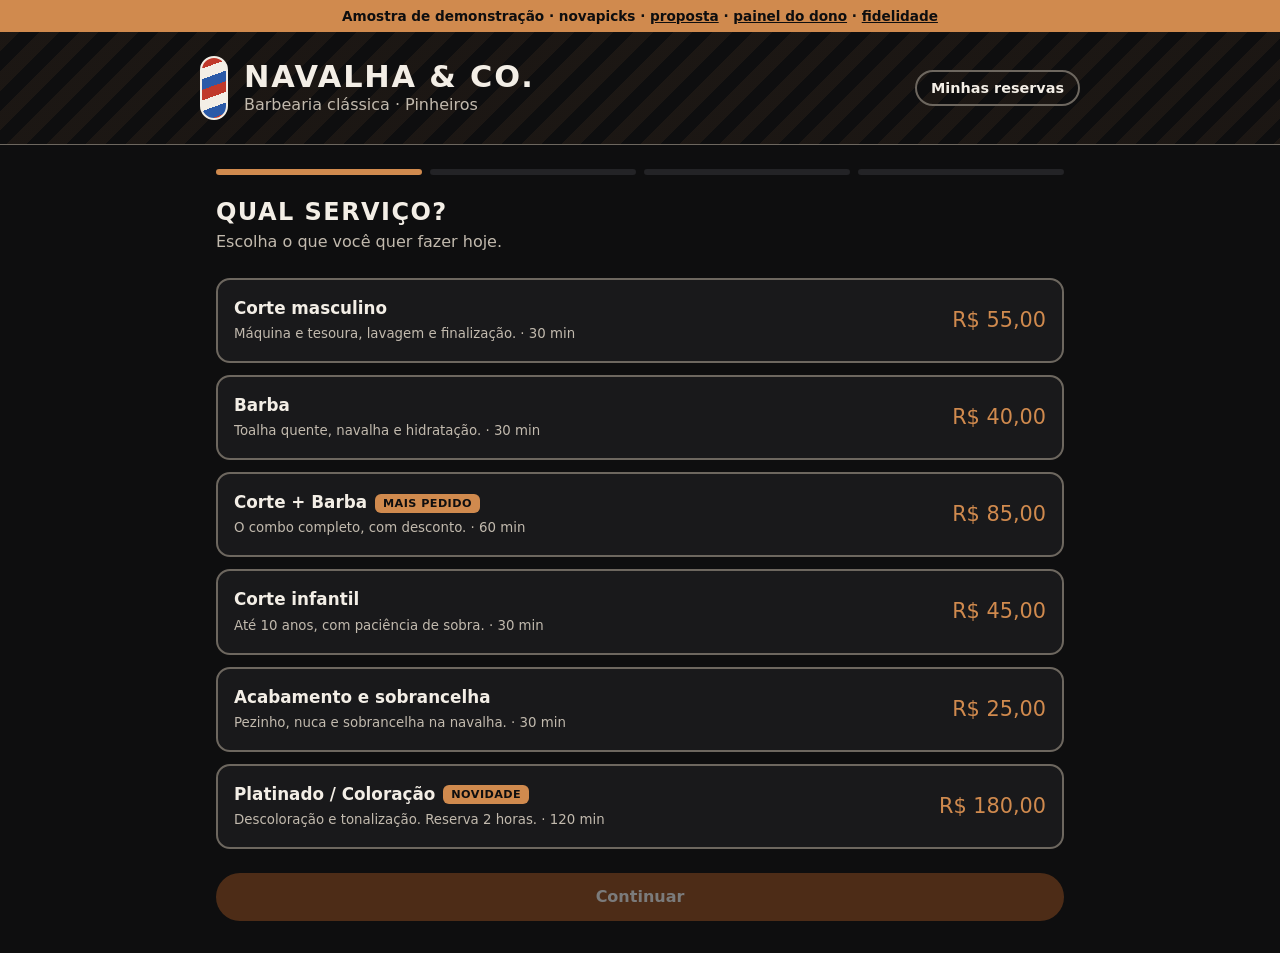
==== index.html @ 52c62e8a "feat: agendamento online para barbearia com painel do dono, fidelidade e proposta" ====
<!doctype html>
<html lang="pt-BR">
<head>
<meta charset="utf-8">
<meta name="viewport" content="width=device-width, initial-scale=1">
<meta name="description" content="Agende seu horário online na Navalha & Co.">
<meta name="theme-color" content="#0e0e0f">
<title>Navalha & Co. · Agende seu horário</title>
<link rel="stylesheet" href="css/estilo.css">
</head>
<body>
<a class="pular" href="#passo">Pular para o agendamento</a>
<div class="selo-demo">Amostra de demonstração · novapicks · <a href="apresentacao.html">proposta</a> · <a href="painel.html" target="_blank" rel="noopener">painel do dono</a> · <a href="fidelidade.html">fidelidade</a></div>
<header class="topo"><div class="topo-int">
  <div class="poste" role="img" aria-label="Poste de barbeiro"></div>
  <div><h1 id="nome-casa"></h1><p id="slogan"></p></div>
  <a class="btn btn-contorno btn-pequeno fim" href="minha-reserva.html">Minhas reservas</a>
</div></header>
<main>
  <ol class="passos" id="passos" aria-label="Etapas do agendamento"></ol>
  <section id="passo" tabindex="-1" aria-live="polite"></section>
</main>
<script src="js/dados.js"></script>
<script src="js/agenda.js"></script>
<script src="js/app.js"></script>
</body>
</html>
---- css/estilo.css ----
/* Design System: tokens no :root, mobile-first, escala de 8px. Tema escuro de marca. */
:root {
  --fundo: #0e0e0f;
  --superficie: #19191b;
  --superficie-2: #232326;
  --borda: #6d675f;
  --texto: #f3eee6;
  --texto-suave: #c2baae;
  --cobre: #d08a4e;          /* destaque em texto/ícone */
  --botao: #9a5222;          /* fundo de botão (texto branco = 5,8:1) */
  --botao-hover: #824418;
  --ok: #8fc27a;
  --alerta: #e6b34a;
  --erro: #f08a7a;
  --foco: #ffd37a;
  --raio: 14px;
  --e1: 8px; --e2: 16px; --e3: 24px; --e4: 32px;
  --fonte-titulo: "Bahnschrift SemiCondensed", "Bahnschrift", "Arial Narrow", "Roboto Condensed", system-ui, sans-serif;
  --fonte: system-ui, -apple-system, "Segoe UI", Roboto, sans-serif;
  color-scheme: dark;
}
@media (prefers-contrast: more) { :root { --borda: #ffffff; --texto-suave: #ffffff; } }
* { box-sizing: border-box; }
html { scroll-behavior: smooth; }
body { margin: 0; font-family: var(--fonte); background: var(--fundo); color: var(--texto); line-height: 1.5; }
h1, h2, h3 { font-family: var(--fonte-titulo); text-transform: uppercase; letter-spacing: .06em; line-height: 1.1; margin: 0; }
[hidden] { display: none !important; }
:focus-visible { outline: 3px solid var(--foco); outline-offset: 2px; }
.so-leitor { position: absolute; width: 1px; height: 1px; overflow: hidden; clip: rect(0 0 0 0); white-space: nowrap; }
.pular { position: absolute; left: 8px; top: -64px; background: var(--foco); color: #000; padding: 8px 16px; border-radius: 8px; z-index: 50; }
.pular:focus { top: 8px; }
.selo-demo { background: var(--cobre); color: #0e0e0f; text-align: center; font-size: .85rem; font-weight: 700; padding: 6px var(--e2); }
.selo-demo a { color: inherit; font-weight: 800; }

/* Cabeçalho com poste de barbeiro */
.topo { padding: var(--e3) var(--e2); border-bottom: 1px solid var(--borda); background:
  repeating-linear-gradient(135deg, rgba(208,138,78,.07) 0 14px, transparent 14px 28px), var(--fundo); }
.topo-int { max-width: 880px; margin: 0 auto; display: flex; align-items: center; gap: 16px; flex-wrap: wrap; }
.poste { width: 28px; height: 64px; border-radius: 14px; border: 2px solid var(--texto); flex: none; background: repeating-linear-gradient(160deg, #c0392b 0 10px, #f3eee6 10px 20px, #2b5aa8 20px 30px); }
.topo h1 { font-size: 1.9rem; }
.topo p { margin: 0; color: var(--texto-suave); }
.topo .fim { margin-left: auto; }

main { max-width: 880px; margin: 0 auto; padding: var(--e3) var(--e2) var(--e4); }

/* Indicador de passos */
.passos { display: flex; gap: 8px; list-style: none; padding: 0; margin: 0 0 var(--e3); }
.passos li { flex: 1; height: 6px; border-radius: 3px; background: var(--superficie-2); }
.passos li.ok { background: var(--cobre); }
.passo-titulo { font-size: 1.5rem; margin-bottom: 4px; }
.passo-sub { color: var(--texto-suave); margin: 0 0 var(--e3); }

/* Cartões e escolhas */
.lista { display: grid; gap: 12px; }
@media (min-width: 640px) { .lista.duas { grid-template-columns: 1fr 1fr; } }
.escolha { display: flex; align-items: center; gap: 16px; width: 100%; text-align: left; font: inherit; color: var(--texto); background: var(--superficie); border: 2px solid var(--borda); border-radius: var(--raio); padding: 16px; cursor: pointer; min-height: 64px; }
.escolha:hover { border-color: var(--cobre); }
.escolha[aria-pressed="true"] { border-color: var(--cobre); background: var(--superficie-2); }
.escolha .corpo { flex: 1; }
.escolha b { display: block; font-size: 1.05rem; }
.escolha small { color: var(--texto-suave); }
.escolha .preco { font-family: var(--fonte-titulo); font-size: 1.3rem; color: var(--cobre); white-space: nowrap; }
.avatar { width: 48px; height: 48px; border-radius: 50%; background: var(--botao); color: #fff; display: grid; place-items: center; font: 800 1.2rem var(--fonte-titulo); flex: none; }
.tag { display: inline-block; background: var(--cobre); color: #0e0e0f; font: 700 .7rem/1 var(--fonte); padding: 4px 8px; border-radius: 6px; text-transform: uppercase; letter-spacing: .04em; margin-left: 8px; vertical-align: middle; }

/* Datas e horários */
.dias { display: flex; gap: 8px; overflow-x: auto; padding-bottom: 8px; margin-bottom: var(--e3); scrollbar-width: thin; }
.dia { flex: none; width: 68px; text-align: center; font: inherit; color: var(--texto); background: var(--superficie); border: 2px solid var(--borda); border-radius: var(--raio); padding: 10px 4px; cursor: pointer; min-height: 76px; }
.dia small { display: block; text-transform: uppercase; color: var(--texto-suave); font-size: .72rem; }
.dia b { display: block; font: 800 1.4rem var(--fonte-titulo); }
.dia[aria-pressed="true"] { border-color: var(--cobre); background: var(--botao); color: #fff; }
.dia[aria-pressed="true"] small { color: #fff; }
.dia:disabled { opacity: .4; cursor: not-allowed; }
.horas { display: grid; gap: 8px; grid-template-columns: repeat(auto-fill, minmax(84px, 1fr)); }
.hora { font: 700 1rem var(--fonte); color: var(--texto); background: var(--superficie); border: 2px solid var(--borda); border-radius: 10px; min-height: 48px; cursor: pointer; }
.hora:hover { border-color: var(--cobre); }
.hora[aria-pressed="true"] { background: var(--botao); border-color: var(--cobre); color: #fff; }

/* Botões e formulário */
.btn { font: 700 1rem var(--fonte); min-height: 48px; padding: 8px 24px; border-radius: 999px; border: 2px solid transparent; cursor: pointer; display: inline-flex; align-items: center; justify-content: center; gap: 8px; text-decoration: none; }
.btn-primario { background: var(--botao); color: #fff; }
.btn-primario:hover { background: var(--botao-hover); }
.btn-primario:disabled { opacity: .45; cursor: not-allowed; }
.btn-contorno { background: transparent; color: var(--texto); border-color: var(--borda); }
.btn-contorno:hover { border-color: var(--texto); }
.btn-pequeno { min-height: 36px; padding: 2px 14px; font-size: .9rem; }
.acoes { display: flex; gap: 12px; flex-wrap: wrap; margin-top: var(--e3); }
.acoes .btn { flex: 1; }
label { display: block; font-weight: 600; margin: var(--e2) 0 4px; }
input[type=text], input[type=tel], input[type=number], input[type=date], input[type=time], select, textarea { width: 100%; font: inherit; color: var(--texto); background: var(--superficie); border: 2px solid var(--borda); border-radius: 12px; padding: 12px; min-height: 48px; }
.erro { color: var(--erro); font-weight: 600; margin: 8px 0 0; }
.aviso { font-size: .85rem; color: var(--texto-suave); margin-top: var(--e2); }
.vazio { color: var(--texto-suave); padding: var(--e3) 0; text-align: center; }

.resumo { background: var(--superficie); border: 1px solid var(--borda); border-radius: var(--raio); padding: var(--e2); margin-bottom: var(--e2); }
.resumo div { display: flex; justify-content: space-between; gap: 16px; padding: 6px 0; }
.resumo div + div { border-top: 1px solid var(--superficie-2); }
.resumo span:first-child { color: var(--texto-suave); }
.confirmado { text-align: center; }
.confirmado .selo { width: 72px; height: 72px; margin: 0 auto var(--e2); border-radius: 50%; background: var(--ok); color: #0e1a05; display: grid; place-items: center; font-size: 2.4rem; font-weight: 900; }
.codigo { font: 800 2rem var(--fonte-titulo); letter-spacing: .2em; color: var(--cobre); }

/* Diálogos */
dialog { position: relative; width: min(560px, 100%); max-height: 92vh; margin: auto auto 0; border: 1px solid var(--borda); border-radius: var(--raio) var(--raio) 0 0; background: var(--superficie); color: var(--texto); padding: var(--e3); }
@media (min-width: 640px) { dialog { margin: auto; border-radius: var(--raio); } }
dialog::backdrop { background: rgba(0,0,0,.7); }
dialog h2 { font-size: 1.4rem; margin: 0 48px var(--e2) 0; }
.x { position: absolute; top: 12px; right: 12px; width: 44px; height: 44px; border-radius: 50%; border: 1px solid var(--borda); background: var(--superficie-2); color: var(--texto); font-size: 1.6rem; line-height: 1; cursor: pointer; }

/* Painel */
.abas { display: flex; gap: 8px; margin: var(--e3) 0; flex-wrap: wrap; }
.abas button[aria-selected="true"] { background: var(--texto); color: var(--fundo); border-color: var(--texto); }
.barra-dia { display: flex; align-items: center; gap: 12px; flex-wrap: wrap; margin-bottom: var(--e2); }
.barra-dia h2 { flex: 1; font-size: 1.25rem; min-width: 160px; }
.colunas { display: grid; gap: var(--e2); grid-template-columns: 1fr; }
@media (min-width: 900px) { .colunas { grid-template-columns: repeat(3, 1fr); } }
.coluna { background: var(--superficie); border: 1px solid var(--borda); border-radius: var(--raio); padding: var(--e2); }
.coluna h3 { font-size: 1.05rem; display: flex; gap: 12px; align-items: center; margin-bottom: var(--e2); }
.coluna h3 small { display: block; text-transform: none; letter-spacing: 0; font: 400 .8rem var(--fonte); color: var(--texto-suave); }
.marca { border-left: 4px solid var(--cobre); background: var(--superficie-2); border-radius: 0 10px 10px 0; padding: 10px 12px; margin-bottom: 10px; }
.marca .h { font: 800 1.15rem var(--fonte-titulo); }
.marca .h small { font: 400 .85rem var(--fonte); color: var(--texto-suave); margin-left: 6px; }
.marca p { margin: 2px 0 8px; font-size: .92rem; }
.marca .botoes { display: flex; gap: 6px; flex-wrap: wrap; }
.marca.concluido { border-color: var(--ok); opacity: .7; }
.marca.faltou { border-color: var(--erro); opacity: .7; }
.marca.cancelado { border-color: var(--borda); opacity: .5; text-decoration: line-through; }
.marca.bloqueio { border-color: var(--alerta); }
.estado { font: 700 .72rem var(--fonte); text-transform: uppercase; letter-spacing: .05em; margin-left: 8px; }
.tabela { width: 100%; border-collapse: collapse; }
.tabela th, .tabela td { text-align: left; padding: 12px 8px; border-bottom: 1px solid var(--superficie-2); vertical-align: middle; }
.tabela input[type=number] { max-width: 110px; }
.opc { display: flex; align-items: center; gap: 12px; margin: 0; padding: 12px 16px; border: 2px solid var(--borda); border-radius: 12px; cursor: pointer; font-weight: 600; min-height: 48px; }
.opc input { width: 20px; height: 20px; accent-color: var(--botao); }
.caixa { background: var(--superficie); border: 1px solid var(--borda); border-radius: var(--raio); padding: var(--e3); margin-bottom: var(--e3); }

/* Fidelidade */
.cartao-fid { background: linear-gradient(135deg, #2a1d12, #19191b); border: 2px solid var(--cobre); border-radius: 18px; padding: var(--e3); max-width: 440px; margin: var(--e3) auto; }
.selos { display: grid; grid-template-columns: repeat(5, 1fr); gap: 10px; margin: var(--e2) 0; }
.selo { aspect-ratio: 1; border-radius: 50%; border: 2px dashed var(--borda); display: grid; place-items: center; font-weight: 800; color: var(--texto-suave); }
.selo.cheio { border: 2px solid var(--cobre); background: var(--cobre); color: #0e0e0f; }

/* Proposta */
.proposta h1 { font-size: clamp(2rem, 6vw, 3.2rem); max-width: 18ch; }
.proposta h2 { font-size: 1.5rem; margin: var(--e4) 0 var(--e2); }
.proposta .hero p { font-size: 1.15rem; color: var(--texto-suave); max-width: 52ch; margin: var(--e2) 0 var(--e3); }
.cartoes { display: grid; gap: var(--e2); grid-template-columns: repeat(auto-fit, minmax(240px, 1fr)); }
.cartao { background: var(--superficie); border: 1px solid var(--borda); border-radius: var(--raio); padding: var(--e3); }
.cartao h3 { font-size: 1.1rem; margin-bottom: 8px; }
.cartao p, .cartao li { color: var(--texto-suave); margin: 0; }
.cartao ul { padding-left: 20px; margin: 12px 0 0; display: grid; gap: 4px; }
.cartao.destaque { border-color: var(--cobre); }
.cartao .valor { font: 800 1.9rem var(--fonte-titulo); color: var(--cobre); margin: 8px 0; }
.cartao .valor small { font: 400 .9rem var(--fonte); color: var(--texto-suave); }
.num { display: inline-grid; place-items: center; width: 40px; height: 40px; border-radius: 50%; background: var(--botao); color: #fff; font-weight: 800; margin-bottom: 12px; }
.proposta .btn { margin: 0 8px 8px 0; }

/* Placa de QR */
.placa { max-width: 380px; margin: var(--e3) auto; background: #f3eee6; color: #0e0e0f; border-radius: 18px; padding: var(--e3); text-align: center; border: 4px solid #0e0e0f; }
.placa h2 { font-size: 1.6rem; }
.placa svg.qr { width: 100%; max-width: 260px; margin: var(--e2) auto; display: block; }
.placa p { margin: 0; }
@media print { body { background: #fff; } .nao-imprimir, .selo-demo { display: none !important; } .placa { border-color: #000; } }
@media (prefers-reduced-motion: reduce) { html { scroll-behavior: auto; } * { transition: none !important; animation: none !important; } }
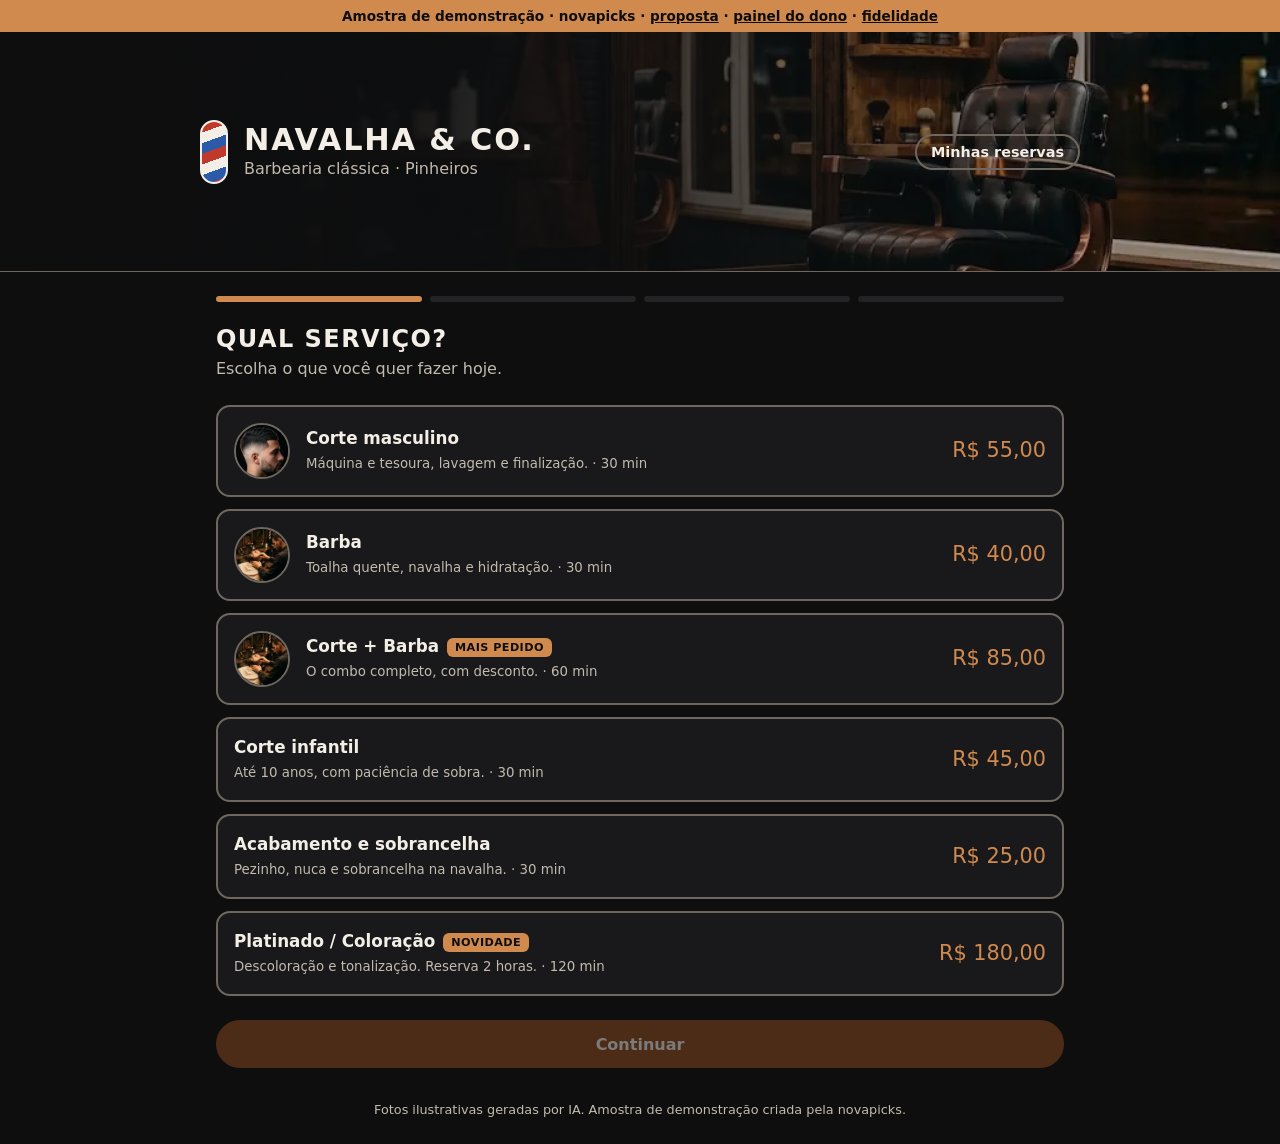
==== commit 9706e9ab: "feat: fotos ilustrativas na barbearia (topo, serviços e proposta)" ====
--- a/index.html
+++ b/index.html
@@ -11,7 +11,7 @@
 <body>
 <a class="pular" href="#passo">Pular para o agendamento</a>
 <div class="selo-demo">Amostra de demonstração · novapicks · <a href="apresentacao.html">proposta</a> · <a href="painel.html" target="_blank" rel="noopener">painel do dono</a> · <a href="fidelidade.html">fidelidade</a></div>
-<header class="topo"><div class="topo-int">
+<header class="topo"><img class="topo-foto" src="img/hero-1024.webp" srcset="img/hero-640.webp 640w, img/hero-1024.webp 1024w" sizes="100vw" width="1024" height="572" alt="" fetchpriority="high"><div class="topo-int">
   <div class="poste" role="img" aria-label="Poste de barbeiro"></div>
   <div><h1 id="nome-casa"></h1><p id="slogan"></p></div>
   <a class="btn btn-contorno btn-pequeno fim" href="minha-reserva.html">Minhas reservas</a>
@@ -20,6 +20,7 @@
   <ol class="passos" id="passos" aria-label="Etapas do agendamento"></ol>
   <section id="passo" tabindex="-1" aria-live="polite"></section>
 </main>
+<p class="nota-ia">Fotos ilustrativas geradas por IA. Amostra de demonstração criada pela novapicks.</p>
 <script src="js/dados.js"></script>
 <script src="js/agenda.js"></script>
 <script src="js/app.js"></script>
--- a/css/estilo.css
+++ b/css/estilo.css
@@ -162,3 +162,18 @@
 .placa p { margin: 0; }
 @media print { body { background: #fff; } .nao-imprimir, .selo-demo { display: none !important; } .placa { border-color: #000; } }
 @media (prefers-reduced-motion: reduce) { html { scroll-behavior: auto; } * { transition: none !important; animation: none !important; } }
+
+/* ===== Fotos ===== */
+.topo { position: relative; overflow: hidden; isolation: isolate; min-height: 200px; display: flex; align-items: center; }
+.topo-foto { position: absolute; inset: 0; width: 100%; height: 100%; object-fit: cover; object-position: 78% center; z-index: -2; }
+.topo::before { content: ""; position: absolute; inset: 0; z-index: -1; background: linear-gradient(180deg, rgba(14,14,15,.82), rgba(14,14,15,.6)); }
+@media (min-width: 768px) { .topo { min-height: 240px; } .topo::before { background: linear-gradient(90deg, rgba(14,14,15,.97) 0%, rgba(14,14,15,.85) 45%, rgba(14,14,15,.1) 100%); } }
+.topo-int { width: 100%; }
+.escolha .thumb { width: 56px; height: 56px; border-radius: 50%; object-fit: cover; flex: none; border: 2px solid var(--borda); }
+.nota-ia { text-align: center; font-size: .8rem; color: var(--texto-suave); padding: 0 var(--e2) var(--e3); margin: 0; }
+.foto-prop { margin: 0 0 var(--e3); }
+.foto-prop img { width: 100%; height: auto; border-radius: var(--raio); display: block; }
+.foto-prop figcaption { font-size: .8rem; color: var(--texto-suave); margin-top: 6px; }
+.galeria { display: grid; gap: 12px; grid-template-columns: repeat(3, 1fr); margin-bottom: var(--e4); }
+.galeria img { width: 100%; height: 100%; aspect-ratio: 1; object-fit: cover; border-radius: var(--raio); display: block; }
+@media (max-width: 560px) { .galeria { grid-template-columns: 1fr 1fr; } .galeria img:first-child { grid-column: span 2; aspect-ratio: 16 / 9; } }
